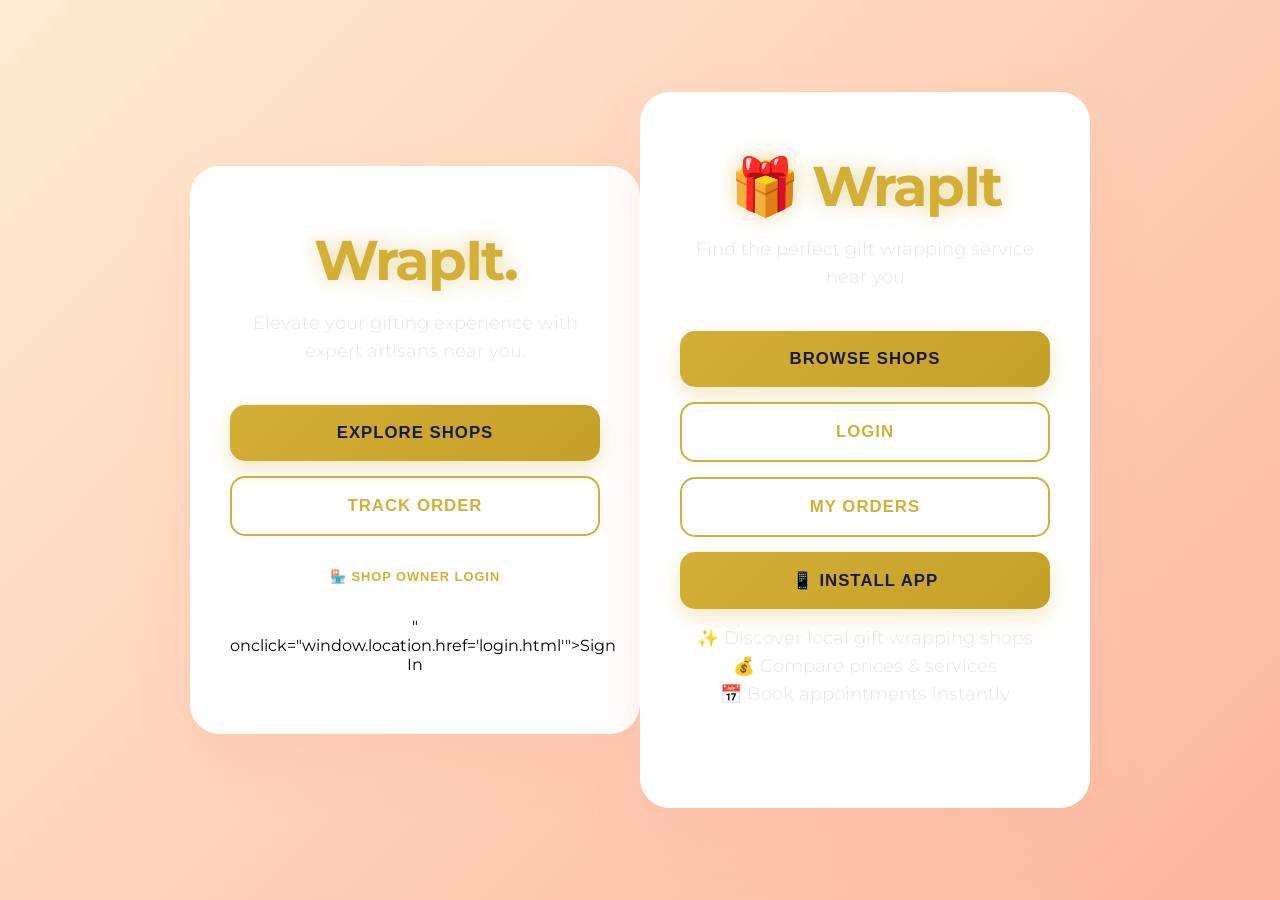
==== index.html @ 1b60c4c3 "Initial website version" ====
<!DOCTYPE html>
<html lang="en">
<head>
    <meta charset="UTF-8">
    <meta name="viewport" content="width=device-width, initial-scale=1.0">
    <meta name="theme-color" content="#6C63FF">
    <title>WrapIt - Gift Wrapping Marketplace</title>
    <link rel="manifest" href="manifest.json">
    <link href="https://fonts.googleapis.com/css2?family=Montserrat:wght@       300;400;600;700&display=swap" rel="stylesheet">

  <style>
    * { margin: 0; padding: 0; box-sizing: border-box; }
    body {
        font-family: 'Montserrat', sans-serif;
        background: linear-gradient(135deg, #ffecd2 0%, #fcb69f 100%);
        height: 100vh;
        display: flex;
        justify-content: center;
        align-items: center;
    }
    .container {
        background: white;
        border-radius: 30px;
        padding: 60px 40px;
        text-align: center;
        box-shadow: 0 25px 50px rgba(252, 182, 159, 0.3);
        max-width: 450px;
        width: 90%;
    }
       h1 {
        font-weight: 700;
        color: #d4af37;
        font-size: 3.5em;
        margin-bottom: 15px;
        letter-spacing: -2px;
        text-shadow: 0 0 20px rgba(212, 175, 55, 0.5);
    }
    p { 
        color: #e5e5e5; 
        margin-bottom: 40px; 
        font-weight: 300; 
        font-size: 1.1em;
        line-height: 1.6; 
    }
    .btn {
        width: 100%;
        padding: 18px;
        background: linear-gradient(135deg, #d4af37 0%, #c5a028 100%);
        color: #1a1a2e;
        border: none;
        border-radius: 15px;
        font-size: 1.05em;
        font-weight: 700;
        cursor: pointer;
        margin-bottom: 15px;
        transition: 0.3s;
        box-shadow: 0 8px 20px rgba(212, 175, 55, 0.3);
        text-transform: uppercase;
        letter-spacing: 1px;
    }
    .btn:hover { 
        transform: translateY(-3px); 
        box-shadow: 0 12px 30px rgba(212, 175, 55, 0.5);
        background: #d4af37;
    }
    .btn-outline {
        background: transparent;
        color: #d4af37;
        border: 2px solid #d4af37;
        box-shadow: none;
    }
    .btn-outline:hover { 
        background: #d4af37; 
        color: #1a1a2e; 
    }
</style>


<body>
    <div class="overlay"></div>
    <div class="container">
        <h1>WrapIt.</h1>
        <p>Elevate your gifting experience with expert artisans near you.</p>
        <button class="btn" onclick="window.location.href='shops.html'">Explore Shops</button>
        <button class="btn btn-outline" onclick="window.location.href='my-orders.html'">Track Order</button>
        <button class="btn btn-outline" style="border:none; font-size:0.8em;
        <button class="btn" style="background: #27ae60; margin-top: 20px;" onclick="window.location.href='shop-		owner-dashboard.html'">🏪 Shop Owner Login</button>
" onclick="window.location.href='login.html'">Sign In</button>
    </div>
</body>
    </style>
</head>
<body>
    <div class="container">
        <h1>🎁 WrapIt</h1>
        <p>Find the perfect gift wrapping service near you</p>
        <button class="btn" onclick="window.location.href='shops.html'">Browse Shops</button>
        <button class="btn btn-outline" onclick="window.location.href='login.html'">Login</button>
        <button class="btn btn-outline" onclick="window.location.href='my-orders.html'">My Orders</button>
        <button class="btn install-btn" id="installBtn">📱 Install App</button>
        <p class="features">✨ Discover local gift wrapping shops<br>💰 Compare prices & services<br>📅 Book appointments instantly</p>
    </div>

    <script>
        let deferredPrompt;
        const installBtn = document.getElementById('installBtn');

        window.addEventListener('beforeinstallprompt', (e) => {
            e.preventDefault();
            deferredPrompt = e;
            installBtn.style.display = 'block';
        });

        installBtn.addEventListener('click', async () => {
            if (deferredPrompt) {
                deferredPrompt.prompt();
                const { outcome } = await deferredPrompt.userChoice;
                console.log(`User response: ${outcome}`);
                deferredPrompt = null;
                installBtn.style.display = 'none';
            }
        });

        if ('serviceWorker' in navigator) {
            navigator.serviceWorker.register('service-worker.js')
                .then(reg => console.log('Service Worker registered'))
                .catch(err => console.log('Service Worker error:', err));
        }
    </script>
</body>
</html>
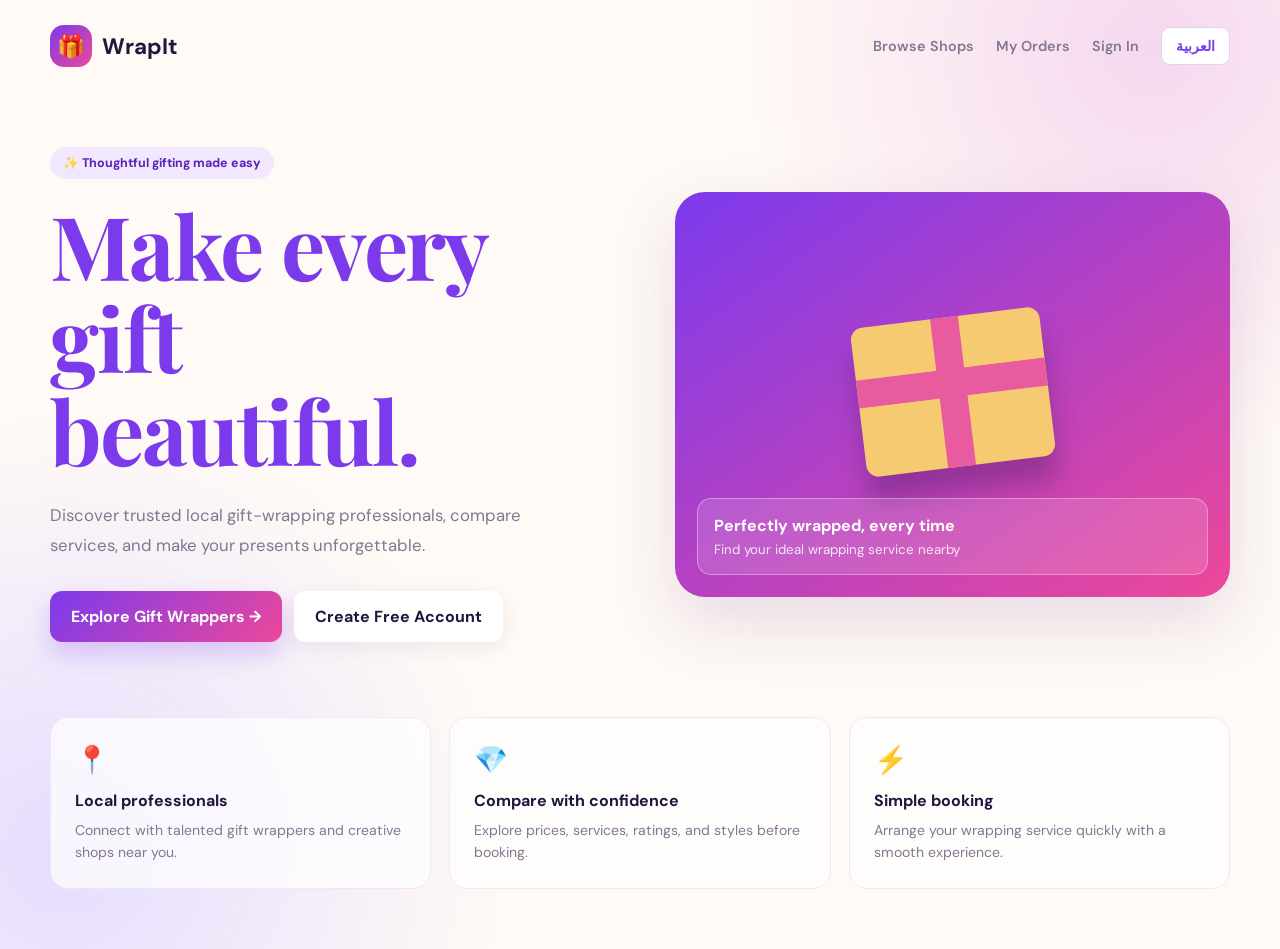
==== commit 27576d6d: "Fix booking flow, dashboard, security and PWA" ====
--- a/index.html
+++ b/index.html
@@ -1,131 +1,284 @@
 <!DOCTYPE html>
-<html lang="en">
+<html lang="en" dir="ltr">
 <head>
     <meta charset="UTF-8">
     <meta name="viewport" content="width=device-width, initial-scale=1.0">
-    <meta name="theme-color" content="#6C63FF">
-    <title>WrapIt - Gift Wrapping Marketplace</title>
+    <meta name="theme-color" content="#7c3aed">
+    <title>WrapIt | Gift Wrapping Marketplace</title>
     <link rel="manifest" href="manifest.json">
-    <link href="https://fonts.googleapis.com/css2?family=Montserrat:wght@       300;400;600;700&display=swap" rel="stylesheet">
-
-  <style>
-    * { margin: 0; padding: 0; box-sizing: border-box; }
-    body {
-        font-family: 'Montserrat', sans-serif;
-        background: linear-gradient(135deg, #ffecd2 0%, #fcb69f 100%);
-        height: 100vh;
-        display: flex;
-        justify-content: center;
-        align-items: center;
-    }
-    .container {
-        background: white;
-        border-radius: 30px;
-        padding: 60px 40px;
-        text-align: center;
-        box-shadow: 0 25px 50px rgba(252, 182, 159, 0.3);
-        max-width: 450px;
-        width: 90%;
-    }
-       h1 {
-        font-weight: 700;
-        color: #d4af37;
-        font-size: 3.5em;
-        margin-bottom: 15px;
-        letter-spacing: -2px;
-        text-shadow: 0 0 20px rgba(212, 175, 55, 0.5);
-    }
-    p { 
-        color: #e5e5e5; 
-        margin-bottom: 40px; 
-        font-weight: 300; 
-        font-size: 1.1em;
-        line-height: 1.6; 
-    }
-    .btn {
-        width: 100%;
-        padding: 18px;
-        background: linear-gradient(135deg, #d4af37 0%, #c5a028 100%);
-        color: #1a1a2e;
-        border: none;
-        border-radius: 15px;
-        font-size: 1.05em;
-        font-weight: 700;
-        cursor: pointer;
-        margin-bottom: 15px;
-        transition: 0.3s;
-        box-shadow: 0 8px 20px rgba(212, 175, 55, 0.3);
-        text-transform: uppercase;
-        letter-spacing: 1px;
-    }
-    .btn:hover { 
-        transform: translateY(-3px); 
-        box-shadow: 0 12px 30px rgba(212, 175, 55, 0.5);
-        background: #d4af37;
-    }
-    .btn-outline {
-        background: transparent;
-        color: #d4af37;
-        border: 2px solid #d4af37;
-        box-shadow: none;
-    }
-    .btn-outline:hover { 
-        background: #d4af37; 
-        color: #1a1a2e; 
-    }
-</style>
-
-
-<body>
-    <div class="overlay"></div>
-    <div class="container">
-        <h1>WrapIt.</h1>
-        <p>Elevate your gifting experience with expert artisans near you.</p>
-        <button class="btn" onclick="window.location.href='shops.html'">Explore Shops</button>
-        <button class="btn btn-outline" onclick="window.location.href='my-orders.html'">Track Order</button>
-        <button class="btn btn-outline" style="border:none; font-size:0.8em;
-        <button class="btn" style="background: #27ae60; margin-top: 20px;" onclick="window.location.href='shop-		owner-dashboard.html'">🏪 Shop Owner Login</button>
-" onclick="window.location.href='login.html'">Sign In</button>
-    </div>
-</body>
+    <link rel="icon" href="icon-192.png">
+    <link rel="apple-touch-icon" href="icon-192.png">
+
+    <link href="https://fonts.googleapis.com/css2?family=DM+Sans:wght@400;500;600;700&family=Noto+Kufi+Arabic:wght@400;600;700&family=Playfair+Display:wght@600;700&display=swap" rel="stylesheet">
+
+    <style>
+        :root {
+            --primary: #7c3aed;
+            --secondary: #ec4899;
+            --dark: #21163e;
+            --text: #514967;
+            --muted: #817891;
+            --cream: #fffaf5;
+            --white: #ffffff;
+        }
+
+        * { margin: 0; padding: 0; box-sizing: border-box; }
+
+        body {
+            min-height: 100vh;
+            color: var(--text);
+            background:
+                radial-gradient(circle at 90% 5%, #f5d8ef, transparent 28%),
+                radial-gradient(circle at 5% 90%, #e6dcff, transparent 30%),
+                var(--cream);
+            font-family: "DM Sans", sans-serif;
+        }
+        body.arabic { font-family: "Noto Kufi Arabic", sans-serif; }
+
+        a { color: inherit; text-decoration: none; }
+        [hidden] { display: none !important; }
+
+        .page { width: min(1180px, calc(100% - 40px)); margin: auto; }
+
+        .navbar { display: flex; justify-content: space-between; align-items: center; padding: 25px 0; gap: 12px; }
+
+        .logo { display: flex; align-items: center; gap: 10px; color: var(--dark); font-size: 1.4rem; font-weight: 700; }
+        .logo-mark {
+            display: grid; width: 42px; height: 42px; place-items: center;
+            border-radius: 14px; color: white;
+            background: linear-gradient(135deg, var(--primary), var(--secondary));
+        }
+
+        .nav-links { display: flex; align-items: center; gap: 22px; color: var(--muted); font-size: 0.9rem; font-weight: 600; }
+        .nav-links a:hover, .nav-links button.link:hover { color: var(--primary); }
+        .nav-links button.link { border: 0; background: none; color: inherit; font: inherit; cursor: pointer; }
+
+        .language-button {
+            padding: 9px 14px; border: 1px solid #dfd2f3; border-radius: 9px;
+            color: var(--primary); background: white; cursor: pointer; font: inherit;
+        }
+
+        .hero {
+            display: grid; grid-template-columns: 1fr 1fr; align-items: center;
+            gap: 70px; min-height: 570px; padding: 55px 0 75px;
+        }
+
+        .eyebrow {
+            display: inline-block; margin-bottom: 20px; padding: 8px 13px; border-radius: 999px;
+            color: #5b21b6; background: #f1e8ff; font-size: 0.78rem; font-weight: 700;
+        }
+
+        h1 {
+            color: var(--dark); font-family: "Playfair Display", serif;
+            font-size: clamp(3.2rem, 7vw, 5.5rem); line-height: 1.05; letter-spacing: -2px;
+        }
+        body.arabic h1 {
+            font-family: "Noto Kufi Arabic", sans-serif;
+            font-size: clamp(2.4rem, 6vw, 4.3rem); line-height: 1.35; letter-spacing: 0;
+        }
+        h1 span { color: var(--primary); }
+
+        .hero-text { max-width: 520px; margin: 24px 0 30px; color: var(--muted); font-size: 1.05rem; line-height: 1.8; }
+
+        .actions { display: flex; flex-wrap: wrap; gap: 12px; }
+
+        .button {
+            display: inline-block; padding: 15px 21px; border: 0; border-radius: 12px;
+            font: inherit; font-weight: 700; cursor: pointer; transition: 0.25s;
+        }
+        .button-primary { color: white; background: linear-gradient(135deg, var(--primary), var(--secondary)); box-shadow: 0 12px 25px #7c3aed3d; }
+        .button-light { color: var(--dark); background: white; box-shadow: 0 5px 20px #3d246115; }
+        .button-primary:hover, .button-light:hover { transform: translateY(-3px); }
+
+        .hero-art {
+            position: relative; min-height: 405px; overflow: hidden; border-radius: 30px;
+            background: linear-gradient(145deg, #7c3aed, #ec4899); box-shadow: 0 25px 65px #6c3f8c2b;
+        }
+        .gift-box {
+            position: absolute; width: 190px; height: 150px; top: 125px; left: 50%;
+            border-radius: 12px; background: #f6ca70; box-shadow: 0 25px 25px #32144b4d;
+            transform: translateX(-50%) rotate(-7deg);
+        }
+        .gift-box::before { position: absolute; width: 100%; height: 28px; top: 52px; background: #e85b9e; content: ""; }
+        .gift-box::after { position: absolute; width: 28px; height: 100%; left: 81px; background: #e85b9e; content: ""; }
+
+        .art-label {
+            position: absolute; right: 22px; bottom: 22px; left: 22px; padding: 16px;
+            border: 1px solid #ffffff55; border-radius: 14px; color: white; background: #ffffff25;
+        }
+        .art-label strong, .art-label small { display: block; }
+        .art-label small { margin-top: 5px; opacity: 0.85; }
+
+        .benefits { display: grid; grid-template-columns: repeat(3, 1fr); gap: 18px; padding-bottom: 60px; }
+        .benefit { padding: 24px; border: 1px solid #eee7f6; border-radius: 18px; background: #ffffffbb; }
+        .benefit-icon { margin-bottom: 13px; font-size: 1.7rem; }
+        .benefit h3 { margin-bottom: 8px; color: var(--dark); font-size: 1rem; }
+        .benefit p { color: var(--muted); font-size: 0.88rem; line-height: 1.6; }
+
+        @media (max-width: 800px) {
+            .hero { grid-template-columns: 1fr; gap: 40px; }
+            .benefits { grid-template-columns: 1fr; }
+        }
+        @media (max-width: 550px) {
+            .page { width: calc(100% - 28px); }
+            .nav-links a:not(.language-button) { display: none; }
+            .hero { padding-top: 30px; }
+            .actions { flex-direction: column; }
+            .button { width: 100%; text-align: center; }
+        }
     </style>
 </head>
+
 <body>
-    <div class="container">
-        <h1>🎁 WrapIt</h1>
-        <p>Find the perfect gift wrapping service near you</p>
-        <button class="btn" onclick="window.location.href='shops.html'">Browse Shops</button>
-        <button class="btn btn-outline" onclick="window.location.href='login.html'">Login</button>
-        <button class="btn btn-outline" onclick="window.location.href='my-orders.html'">My Orders</button>
-        <button class="btn install-btn" id="installBtn">📱 Install App</button>
-        <p class="features">✨ Discover local gift wrapping shops<br>💰 Compare prices & services<br>📅 Book appointments instantly</p>
+    <div class="page">
+        <header class="navbar">
+            <a href="index.html" class="logo">
+                <span class="logo-mark">🎁</span>
+                <span>WrapIt</span>
+            </a>
+
+            <nav class="nav-links">
+                <a href="shops.html" data-en="Browse Shops" data-ar="تصفح المتاجر">Browse Shops</a>
+                <a href="my-orders.html" data-en="My Orders" data-ar="طلباتي">My Orders</a>
+                <a href="shop-owner-dashboard.html" id="dashboardLink" hidden data-en="Shop Dashboard" data-ar="لوحة المتجر">Shop Dashboard</a>
+                <a href="login.html" id="signInLink" data-en="Sign In" data-ar="تسجيل الدخول">Sign In</a>
+                <button type="button" class="link" id="signOutButton" hidden data-en="Sign Out" data-ar="تسجيل الخروج">Sign Out</button>
+
+                <button class="language-button" id="languageButton" type="button">العربية</button>
+            </nav>
+        </header>
+
+        <main>
+            <section class="hero">
+                <div>
+                    <div class="eyebrow" data-en="✨ Thoughtful gifting made easy" data-ar="✨ الهدايا الجميلة أصبحت أسهل">
+                        ✨ Thoughtful gifting made easy
+                    </div>
+
+                    <h1>
+                        <span data-en="Make every gift" data-ar="اجعل كل هدية">Make every gift</span>
+                        <br>
+                        <span data-en="beautiful." data-ar="أكثر جمالاً.">beautiful.</span>
+                    </h1>
+
+                    <p class="hero-text"
+                       data-en="Discover trusted local gift-wrapping professionals, compare services, and make your presents unforgettable."
+                       data-ar="اكتشف محترفي تغليف الهدايا الموثوقين بالقرب منك، وقارن بين الخدمات، واجعل هداياك لا تُنسى.">
+                        Discover trusted local gift-wrapping professionals, compare services, and make your presents unforgettable.
+                    </p>
+
+                    <div class="actions">
+                        <a href="shops.html" class="button button-primary"
+                           data-en="Explore Gift Wrappers →" data-ar="استكشف خدمات التغليف ←">
+                            Explore Gift Wrappers →
+                        </a>
+
+                        <a href="register.html" class="button button-light" id="registerCta"
+                           data-en="Create Free Account" data-ar="إنشاء حساب مجاني">
+                            Create Free Account
+                        </a>
+
+                        <button type="button" class="button button-light" id="installBtn" hidden
+                                data-en="📱 Install App" data-ar="📱 تثبيت التطبيق">
+                            📱 Install App
+                        </button>
+                    </div>
+                </div>
+
+                <div class="hero-art">
+                    <div class="gift-box"></div>
+
+                    <div class="art-label">
+                        <strong data-en="Perfectly wrapped, every time" data-ar="تغليف مثالي في كل مرة">
+                            Perfectly wrapped, every time
+                        </strong>
+                        <small data-en="Find your ideal wrapping service nearby"
+                               data-ar="اعثر على خدمة التغليف المناسبة بالقرب منك">
+                            Find your ideal wrapping service nearby
+                        </small>
+                    </div>
+                </div>
+            </section>
+
+            <section class="benefits">
+                <article class="benefit">
+                    <div class="benefit-icon">📍</div>
+                    <h3 data-en="Local professionals" data-ar="محترفون محليون">Local professionals</h3>
+                    <p data-en="Connect with talented gift wrappers and creative shops near you."
+                       data-ar="تواصل مع خبراء تغليف ومتاجر إبداعية بالقرب منك.">
+                        Connect with talented gift wrappers and creative shops near you.
+                    </p>
+                </article>
+
+                <article class="benefit">
+                    <div class="benefit-icon">💎</div>
+                    <h3 data-en="Compare with confidence" data-ar="قارن بثقة">Compare with confidence</h3>
+                    <p data-en="Explore prices, services, ratings, and styles before booking."
+                       data-ar="اطّلع على الأسعار والخدمات والتقييمات قبل الحجز.">
+                        Explore prices, services, ratings, and styles before booking.
+                    </p>
+                </article>
+
+                <article class="benefit">
+                    <div class="benefit-icon">⚡</div>
+                    <h3 data-en="Simple booking" data-ar="حجز سهل">Simple booking</h3>
+                    <p data-en="Arrange your wrapping service quickly with a smooth experience."
+                       data-ar="احجز خدمة التغليف بسرعة وبكل سهولة.">
+                        Arrange your wrapping service quickly with a smooth experience.
+                    </p>
+                </article>
+            </section>
+        </main>
     </div>
 
+    <script src="config.js"></script>
     <script>
-        let deferredPrompt;
-        const installBtn = document.getElementById('installBtn');
-
-        window.addEventListener('beforeinstallprompt', (e) => {
-            e.preventDefault();
-            deferredPrompt = e;
-            installBtn.style.display = 'block';
+        const languageButton = document.getElementById("languageButton");
+        let currentLanguage = "en";
+        try { currentLanguage = localStorage.getItem("language") || "en"; } catch (e) {}
+
+        function applyLanguage() {
+            document.documentElement.lang = currentLanguage;
+            document.documentElement.dir = currentLanguage === "ar" ? "rtl" : "ltr";
+            document.body.classList.toggle("arabic", currentLanguage === "ar");
+            document.querySelectorAll("[data-en]").forEach(el => { el.textContent = el.dataset[currentLanguage]; });
+            languageButton.textContent = currentLanguage === "en" ? "العربية" : "English";
+        }
+
+        languageButton.addEventListener("click", () => {
+            currentLanguage = currentLanguage === "en" ? "ar" : "en";
+            try { localStorage.setItem("language", currentLanguage); } catch (e) {}
+            applyLanguage();
         });
 
-        installBtn.addEventListener('click', async () => {
-            if (deferredPrompt) {
-                deferredPrompt.prompt();
-                const { outcome } = await deferredPrompt.userChoice;
-                console.log(`User response: ${outcome}`);
-                deferredPrompt = null;
-                installBtn.style.display = 'none';
-            }
+        // Show Sign In or Sign Out (and the dashboard link for shop owners)
+        (function updateNav() {
+            const user = getUser();
+            const loggedIn = !!getToken();
+            document.getElementById("signInLink").hidden = loggedIn;
+            document.getElementById("signOutButton").hidden = !loggedIn;
+            document.getElementById("registerCta").hidden = loggedIn;
+            document.getElementById("dashboardLink").hidden = !(loggedIn && user && (user.role === "shop_owner" || user.role === "admin"));
+        })();
+        document.getElementById("signOutButton").addEventListener("click", logout);
+
+        // "Install app" button (shown only when the browser says the app can be installed)
+        let deferredPrompt = null;
+        const installBtn = document.getElementById("installBtn");
+        window.addEventListener("beforeinstallprompt", event => {
+            event.preventDefault();
+            deferredPrompt = event;
+            installBtn.hidden = false;
         });
-
-        if ('serviceWorker' in navigator) {
-            navigator.serviceWorker.register('service-worker.js')
-                .then(reg => console.log('Service Worker registered'))
-                .catch(err => console.log('Service Worker error:', err));
-        }
+        installBtn.addEventListener("click", async () => {
+            if (!deferredPrompt) return;
+            deferredPrompt.prompt();
+            await deferredPrompt.userChoice;
+            deferredPrompt = null;
+            installBtn.hidden = true;
+        });
+
+        applyLanguage();
     </script>
 </body>
 </html>
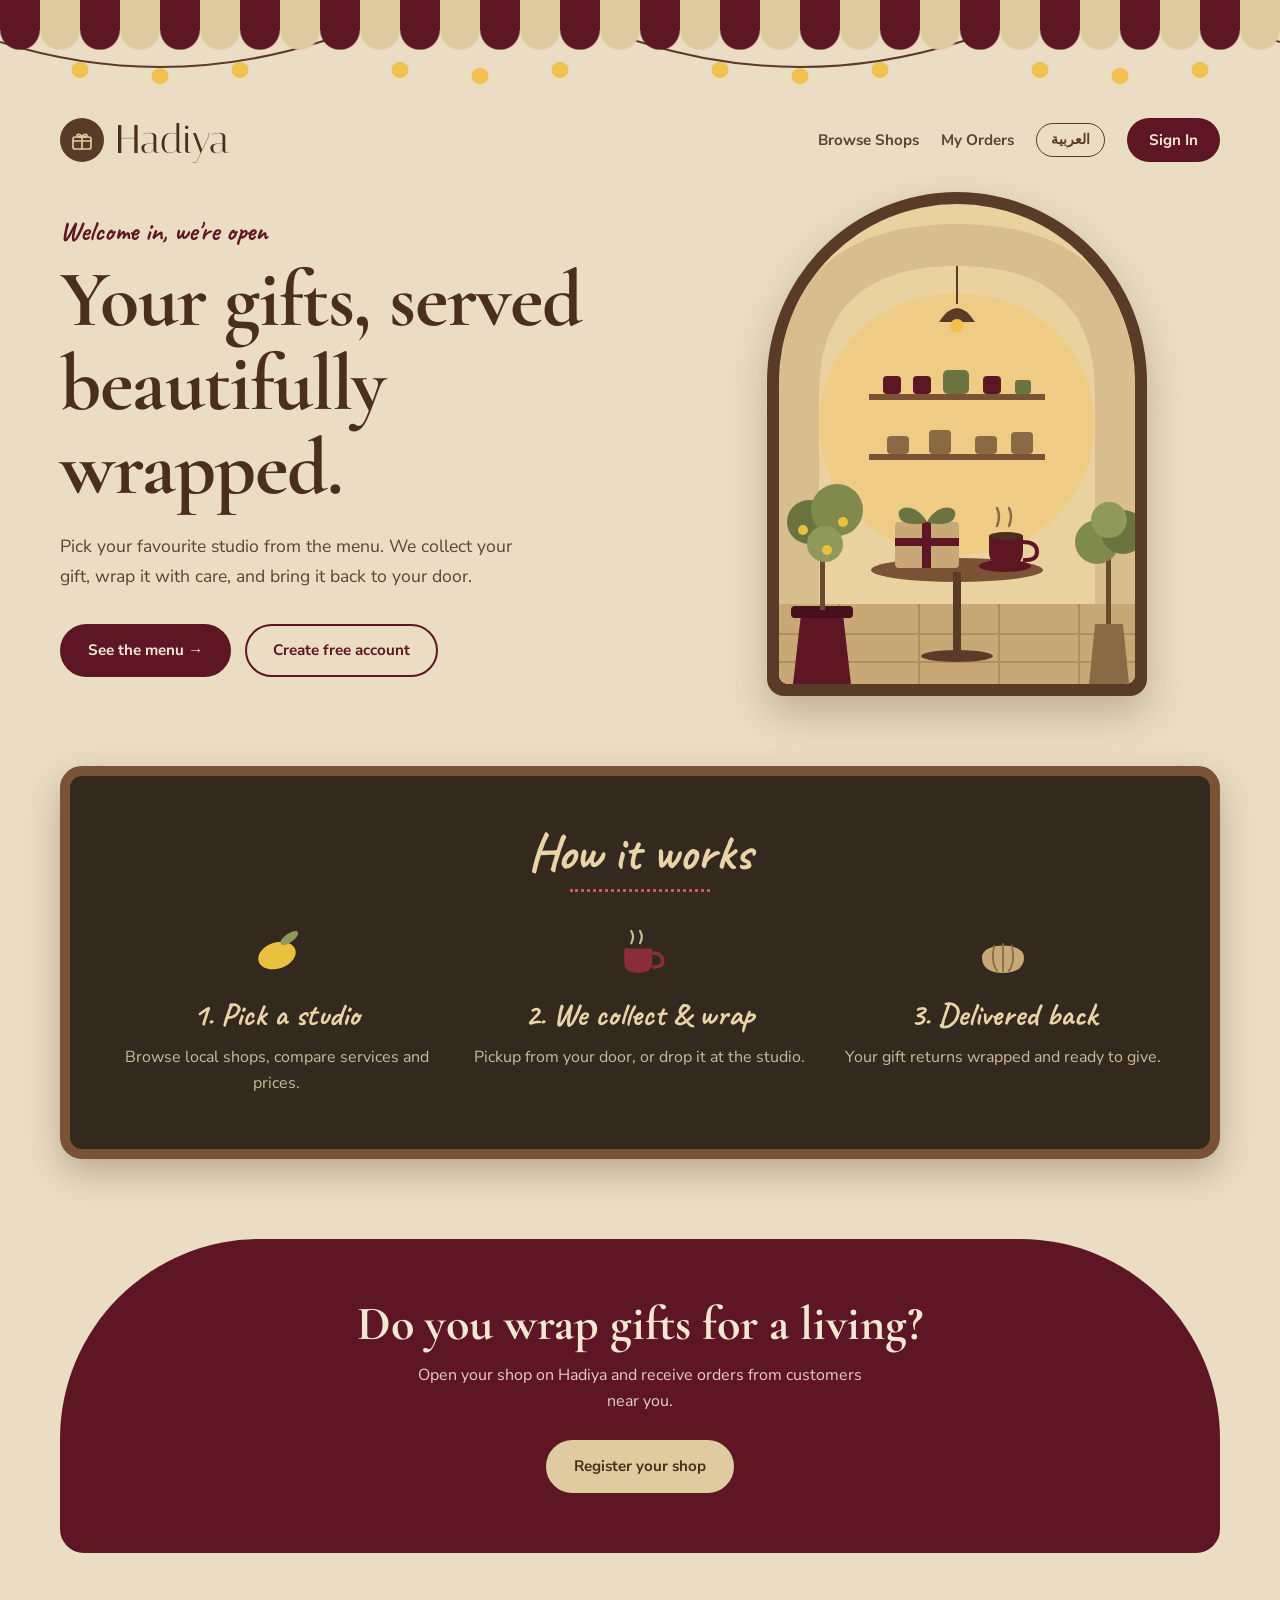
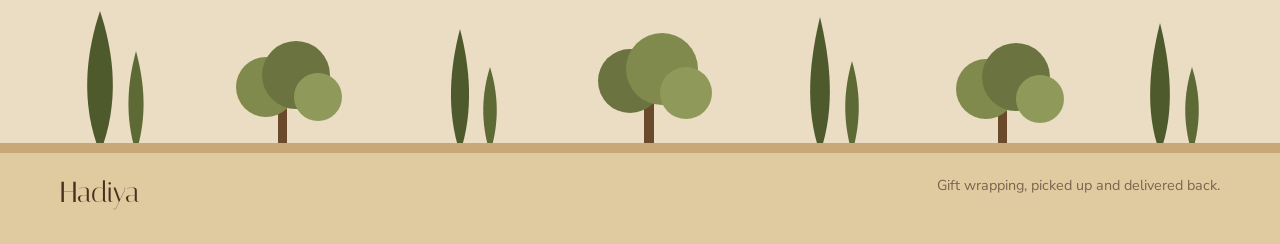
==== commit b4e677fe: "New Hadiya look" ====
--- a/index.html
+++ b/index.html
@@ -3,233 +3,187 @@
 <head>
     <meta charset="UTF-8">
     <meta name="viewport" content="width=device-width, initial-scale=1.0">
-    <meta name="theme-color" content="#7c3aed">
-    <title>WrapIt | Gift Wrapping Marketplace</title>
+    <meta name="theme-color" content="#5E1624">
+    <title>Hadiya | Gift Wrapping Marketplace</title>
     <link rel="manifest" href="manifest.json">
     <link rel="icon" href="icon-192.png">
     <link rel="apple-touch-icon" href="icon-192.png">
-
-    <link href="https://fonts.googleapis.com/css2?family=DM+Sans:wght@400;500;600;700&family=Noto+Kufi+Arabic:wght@400;600;700&family=Playfair+Display:wght@600;700&display=swap" rel="stylesheet">
-
+    <link href="https://fonts.googleapis.com/css2?family=Cormorant+Garamond:wght@600;700&family=Caveat:wght@500;700&family=Nunito+Sans:wght@400;600;700&family=Noto+Kufi+Arabic:wght@400;600;700&family=Italiana&family=Gulzar&display=swap" rel="stylesheet">
+    <link rel="stylesheet" href="theme.css">
     <style>
-        :root {
-            --primary: #7c3aed;
-            --secondary: #ec4899;
-            --dark: #21163e;
-            --text: #514967;
-            --muted: #817891;
-            --cream: #fffaf5;
-            --white: #ffffff;
-        }
-
-        * { margin: 0; padding: 0; box-sizing: border-box; }
-
-        body {
-            min-height: 100vh;
-            color: var(--text);
-            background:
-                radial-gradient(circle at 90% 5%, #f5d8ef, transparent 28%),
-                radial-gradient(circle at 5% 90%, #e6dcff, transparent 30%),
-                var(--cream);
-            font-family: "DM Sans", sans-serif;
-        }
-        body.arabic { font-family: "Noto Kufi Arabic", sans-serif; }
-
-        a { color: inherit; text-decoration: none; }
-        [hidden] { display: none !important; }
-
-        .page { width: min(1180px, calc(100% - 40px)); margin: auto; }
-
-        .navbar { display: flex; justify-content: space-between; align-items: center; padding: 25px 0; gap: 12px; }
-
-        .logo { display: flex; align-items: center; gap: 10px; color: var(--dark); font-size: 1.4rem; font-weight: 700; }
-        .logo-mark {
-            display: grid; width: 42px; height: 42px; place-items: center;
-            border-radius: 14px; color: white;
-            background: linear-gradient(135deg, var(--primary), var(--secondary));
-        }
-
-        .nav-links { display: flex; align-items: center; gap: 22px; color: var(--muted); font-size: 0.9rem; font-weight: 600; }
-        .nav-links a:hover, .nav-links button.link:hover { color: var(--primary); }
-        .nav-links button.link { border: 0; background: none; color: inherit; font: inherit; cursor: pointer; }
-
-        .language-button {
-            padding: 9px 14px; border: 1px solid #dfd2f3; border-radius: 9px;
-            color: var(--primary); background: white; cursor: pointer; font: inherit;
-        }
-
-        .hero {
-            display: grid; grid-template-columns: 1fr 1fr; align-items: center;
-            gap: 70px; min-height: 570px; padding: 55px 0 75px;
-        }
-
-        .eyebrow {
-            display: inline-block; margin-bottom: 20px; padding: 8px 13px; border-radius: 999px;
-            color: #5b21b6; background: #f1e8ff; font-size: 0.78rem; font-weight: 700;
-        }
-
-        h1 {
-            color: var(--dark); font-family: "Playfair Display", serif;
-            font-size: clamp(3.2rem, 7vw, 5.5rem); line-height: 1.05; letter-spacing: -2px;
-        }
-        body.arabic h1 {
-            font-family: "Noto Kufi Arabic", sans-serif;
-            font-size: clamp(2.4rem, 6vw, 4.3rem); line-height: 1.35; letter-spacing: 0;
-        }
-        h1 span { color: var(--primary); }
-
-        .hero-text { max-width: 520px; margin: 24px 0 30px; color: var(--muted); font-size: 1.05rem; line-height: 1.8; }
-
-        .actions { display: flex; flex-wrap: wrap; gap: 12px; }
-
-        .button {
-            display: inline-block; padding: 15px 21px; border: 0; border-radius: 12px;
-            font: inherit; font-weight: 700; cursor: pointer; transition: 0.25s;
-        }
-        .button-primary { color: white; background: linear-gradient(135deg, var(--primary), var(--secondary)); box-shadow: 0 12px 25px #7c3aed3d; }
-        .button-light { color: var(--dark); background: white; box-shadow: 0 5px 20px #3d246115; }
-        .button-primary:hover, .button-light:hover { transform: translateY(-3px); }
-
-        .hero-art {
-            position: relative; min-height: 405px; overflow: hidden; border-radius: 30px;
-            background: linear-gradient(145deg, #7c3aed, #ec4899); box-shadow: 0 25px 65px #6c3f8c2b;
-        }
-        .gift-box {
-            position: absolute; width: 190px; height: 150px; top: 125px; left: 50%;
-            border-radius: 12px; background: #f6ca70; box-shadow: 0 25px 25px #32144b4d;
-            transform: translateX(-50%) rotate(-7deg);
-        }
-        .gift-box::before { position: absolute; width: 100%; height: 28px; top: 52px; background: #e85b9e; content: ""; }
-        .gift-box::after { position: absolute; width: 28px; height: 100%; left: 81px; background: #e85b9e; content: ""; }
-
-        .art-label {
-            position: absolute; right: 22px; bottom: 22px; left: 22px; padding: 16px;
-            border: 1px solid #ffffff55; border-radius: 14px; color: white; background: #ffffff25;
-        }
-        .art-label strong, .art-label small { display: block; }
-        .art-label small { margin-top: 5px; opacity: 0.85; }
-
-        .benefits { display: grid; grid-template-columns: repeat(3, 1fr); gap: 18px; padding-bottom: 60px; }
-        .benefit { padding: 24px; border: 1px solid #eee7f6; border-radius: 18px; background: #ffffffbb; }
-        .benefit-icon { margin-bottom: 13px; font-size: 1.7rem; }
-        .benefit h3 { margin-bottom: 8px; color: var(--dark); font-size: 1rem; }
-        .benefit p { color: var(--muted); font-size: 0.88rem; line-height: 1.6; }
-
-        @media (max-width: 800px) {
-            .hero { grid-template-columns: 1fr; gap: 40px; }
-            .benefits { grid-template-columns: 1fr; }
-        }
+        .lights { display: block; width: 100%; height: 80px; margin-top: 6px; }
+        .hero { display: flex; flex-wrap: wrap; align-items: center; gap: 48px; padding: 10px 0 70px; }
+        .hero-text { flex: 1 1 440px; min-width: 0; }
+        .hero h1 { margin-top: 6px; font-size: clamp(3rem, 7vw, 5rem); letter-spacing: -1px; }
+        body.arabic .hero h1 { font-size: clamp(2.3rem, 6vw, 3.6rem); line-height: 1.4; }
+        .hero p { margin-top: 22px; max-width: 480px; color: var(--ink-2); font-size: 1.1rem; line-height: 1.7; }
+        .actions { margin-top: 32px; display: flex; flex-wrap: wrap; gap: 14px; }
+        .scene { flex: 1 1 380px; min-width: 0; display: flex; justify-content: center; }
+        .scene-frame {
+            width: 380px; max-width: 100%; padding: 12px;
+            border-radius: 200px 200px 18px 18px; background: var(--coffee);
+            box-shadow: 0 18px 40px rgba(60, 35, 15, 0.25);
+        }
+        .scene-frame svg { display: block; width: 100%; height: auto; border-radius: 190px 190px 10px 10px; }
+
+        .chalk {
+            padding: 46px 40px 52px; border-radius: 22px; border: 10px solid #7A5236;
+            background: var(--chalk); box-shadow: 0 14px 34px rgba(60, 35, 15, 0.28);
+        }
+        .chalk > .script { display: block; text-align: center; font-size: 3.2rem; color: #E9D3A8; line-height: 1.2; }
+        body.arabic .chalk > .script { font-size: 2.2rem; }
+        .chalk .rule { width: 140px; margin: 6px auto 0; border-top: 3px dotted #C9566B; }
+        .steps { margin-top: 32px; display: flex; flex-wrap: wrap; gap: 30px; }
+        .step { flex: 1 1 220px; min-width: 0; text-align: center; }
+        .step svg { width: 56px; height: 56px; }
+        .step .script { display: block; margin-top: 4px; color: #E9D3A8; font-size: 2rem; }
+        body.arabic .step .script { font-size: 1.3rem; }
+        .step p { margin-top: 6px; color: #CDBB98; line-height: 1.6; }
+
+        .band {
+            margin-top: 80px; padding: 60px 30px; border-radius: 200px 200px 24px 24px;
+            background: var(--wine); color: var(--on-wine); text-align: center;
+        }
+        .band h2 { color: var(--on-wine); font-size: clamp(2.2rem, 5vw, 3rem); }
+        body.arabic .band h2 { line-height: 1.5; font-size: 2rem; }
+        .band p { margin: 14px auto 0; max-width: 460px; color: #E4CFC4; line-height: 1.6; }
+        .band .btn { margin-top: 26px; background: var(--sand); border-color: var(--sand); color: var(--head); }
+        .band .btn:hover { background: var(--card); border-color: var(--card); }
+
         @media (max-width: 550px) {
-            .page { width: calc(100% - 28px); }
-            .nav-links a:not(.language-button) { display: none; }
-            .hero { padding-top: 30px; }
+            .nav a:not(.cta):not(.keep) { display: none; }
             .actions { flex-direction: column; }
-            .button { width: 100%; text-align: center; }
+            .actions .btn { width: 100%; }
+            .chalk { padding: 34px 20px 40px; }
         }
     </style>
 </head>
 
 <body>
-    <div class="page">
-        <header class="navbar">
-            <a href="index.html" class="logo">
-                <span class="logo-mark">🎁</span>
-                <span>WrapIt</span>
+    <div class="awning"></div>
+    <svg class="lights" viewBox="0 0 1200 80" preserveAspectRatio="none" aria-hidden="true">
+        <path d="M0 6 Q150 56 300 6 T600 6 T900 6 T1200 6" fill="none" stroke="#5A3B27" stroke-width="2"/>
+        <g fill="#F2C04D">
+            <circle cx="75" cy="34" r="8"/><circle cx="150" cy="40" r="8"/><circle cx="225" cy="34" r="8"/>
+            <circle cx="375" cy="34" r="8"/><circle cx="450" cy="40" r="8"/><circle cx="525" cy="34" r="8"/>
+            <circle cx="675" cy="34" r="8"/><circle cx="750" cy="40" r="8"/><circle cx="825" cy="34" r="8"/>
+            <circle cx="975" cy="34" r="8"/><circle cx="1050" cy="40" r="8"/><circle cx="1125" cy="34" r="8"/>
+        </g>
+    </svg>
+
+    <div class="wrap">
+        <header class="topbar" style="padding-top:0">
+            <a href="index.html" class="brand">
+                <span class="brand-mark"><svg viewBox="0 0 24 24" fill="none" stroke-width="1.7" stroke-linecap="round" stroke-linejoin="round" aria-hidden="true"><rect x="3" y="9" width="18" height="12" rx="2"/><path d="M12 9v12M3 13h18"/><path d="M12 9c-1.5-3-5-3.5-5-1.5S10 9 12 9zM12 9c1.5-3 5-3.5 5-1.5S14 9 12 9z"/></svg></span>
+                <span class="brand-name" data-en="Hadiya" data-ar="هدية">Hadiya</span>
             </a>
 
-            <nav class="nav-links">
+            <nav class="nav">
                 <a href="shops.html" data-en="Browse Shops" data-ar="تصفح المتاجر">Browse Shops</a>
                 <a href="my-orders.html" data-en="My Orders" data-ar="طلباتي">My Orders</a>
                 <a href="shop-owner-dashboard.html" id="dashboardLink" hidden data-en="Shop Dashboard" data-ar="لوحة المتجر">Shop Dashboard</a>
-                <a href="login.html" id="signInLink" data-en="Sign In" data-ar="تسجيل الدخول">Sign In</a>
-                <button type="button" class="link" id="signOutButton" hidden data-en="Sign Out" data-ar="تسجيل الخروج">Sign Out</button>
-
-                <button class="language-button" id="languageButton" type="button">العربية</button>
+                <button class="lang-btn keep" id="languageButton" type="button">العربية</button>
+                <a href="login.html" id="signInLink" class="cta keep" data-en="Sign In" data-ar="تسجيل الدخول">Sign In</a>
+                <button type="button" class="link keep" id="signOutButton" hidden data-en="Sign Out" data-ar="تسجيل الخروج">Sign Out</button>
             </nav>
         </header>
 
         <main>
             <section class="hero">
-                <div>
-                    <div class="eyebrow" data-en="✨ Thoughtful gifting made easy" data-ar="✨ الهدايا الجميلة أصبحت أسهل">
-                        ✨ Thoughtful gifting made easy
-                    </div>
-
-                    <h1>
-                        <span data-en="Make every gift" data-ar="اجعل كل هدية">Make every gift</span>
-                        <br>
-                        <span data-en="beautiful." data-ar="أكثر جمالاً.">beautiful.</span>
-                    </h1>
-
-                    <p class="hero-text"
-                       data-en="Discover trusted local gift-wrapping professionals, compare services, and make your presents unforgettable."
-                       data-ar="اكتشف محترفي تغليف الهدايا الموثوقين بالقرب منك، وقارن بين الخدمات، واجعل هداياك لا تُنسى.">
-                        Discover trusted local gift-wrapping professionals, compare services, and make your presents unforgettable.
+                <div class="hero-text">
+                    <div class="script" data-en="Welcome in, we're open" data-ar="أهلاً بك، نحن في الخدمة">Welcome in, we're open</div>
+                    <h1 data-en="Your gifts, served beautifully wrapped." data-ar="هداياك، تُقدَّم مغلّفة بجمال.">Your gifts, served beautifully wrapped.</h1>
+                    <p data-en="Pick your favourite studio from the menu. We collect your gift, wrap it with care, and bring it back to your door."
+                       data-ar="اختر متجر التغليف المفضل لديك. نستلم هديتك، ونغلّفها بعناية، ونعيدها إلى باب منزلك.">
+                        Pick your favourite studio from the menu. We collect your gift, wrap it with care, and bring it back to your door.
                     </p>
-
                     <div class="actions">
-                        <a href="shops.html" class="button button-primary"
-                           data-en="Explore Gift Wrappers →" data-ar="استكشف خدمات التغليف ←">
-                            Explore Gift Wrappers →
-                        </a>
-
-                        <a href="register.html" class="button button-light" id="registerCta"
-                           data-en="Create Free Account" data-ar="إنشاء حساب مجاني">
-                            Create Free Account
-                        </a>
-
-                        <button type="button" class="button button-light" id="installBtn" hidden
-                                data-en="📱 Install App" data-ar="📱 تثبيت التطبيق">
-                            📱 Install App
-                        </button>
+                        <a href="shops.html" class="btn" data-en="See the menu →" data-ar="تصفح المتاجر ←">See the menu →</a>
+                        <a href="register.html" class="btn btn-outline" id="registerCta" data-en="Create free account" data-ar="إنشاء حساب مجاني">Create free account</a>
+                        <button type="button" class="btn btn-outline" id="installBtn" hidden data-en="Install app" data-ar="تثبيت التطبيق">Install app</button>
                     </div>
                 </div>
 
-                <div class="hero-art">
-                    <div class="gift-box"></div>
-
-                    <div class="art-label">
-                        <strong data-en="Perfectly wrapped, every time" data-ar="تغليف مثالي في كل مرة">
-                            Perfectly wrapped, every time
-                        </strong>
-                        <small data-en="Find your ideal wrapping service nearby"
-                               data-ar="اعثر على خدمة التغليف المناسبة بالقرب منك">
-                            Find your ideal wrapping service nearby
-                        </small>
+                <div class="scene">
+                    <div class="scene-frame">
+<svg viewBox="0 0 356 480" width="100%" aria-hidden="true" style="display:block;border-radius:190px 190px 10px 10px;overflow:hidden">
+          <rect width="356" height="480" fill="#EAD2A0"/>
+          <!-- inside glow -->
+          <rect x="40" y="90" width="276" height="260" rx="130" fill="#F2C972" opacity=".55"/>
+          <!-- shelves with cups -->
+          <rect x="90" y="190" width="176" height="6" fill="#7A5236"/><rect x="90" y="250" width="176" height="6" fill="#7A5236"/>
+          <g fill="#5E1624"><rect x="104" y="172" width="18" height="18" rx="4"/><rect x="134" y="172" width="18" height="18" rx="4"/><rect x="204" y="172" width="18" height="18" rx="4"/></g>
+          <g fill="#6B7440"><rect x="164" y="166" width="26" height="24" rx="5"/><rect x="236" y="176" width="16" height="14" rx="3"/></g>
+          <g fill="#8A6A44"><rect x="108" y="232" width="22" height="18" rx="4"/><rect x="150" y="226" width="22" height="24" rx="4"/><rect x="196" y="232" width="22" height="18" rx="4"/><rect x="232" y="228" width="22" height="22" rx="4"/></g>
+          <!-- hanging lamp -->
+          <line x1="178" y1="40" x2="178" y2="100" stroke="#5A3B27" stroke-width="2"/><path d="M160 118 Q178 90 196 118Z" fill="#5A3B27"/><circle cx="178" cy="122" r="7" fill="#F2C04D"/>
+          <!-- wall and door frame -->
+          <path d="M0 480 V190 Q0 20 178 20 Q356 20 356 190 V480 H316 V190 Q316 62 178 62 Q40 62 40 190 V480Z" fill="#D8BE8E"/>
+          <!-- floor -->
+          <rect y="400" width="356" height="80" fill="#C9A878"/>
+          <g stroke="#B08E5E" stroke-width="2"><path d="M0 430 H356 M0 458 H356 M60 400 V480 M140 400 V480 M220 400 V480 M300 400 V480"/></g>
+          <!-- lemon tree in pot (left) -->
+          <path d="M14 480 L22 410 H64 L72 480Z" fill="#5E1624"/><rect x="12" y="402" width="62" height="12" rx="4" fill="#47101B"/>
+          <rect x="41" y="330" width="5" height="76" fill="#6B4A2C"/>
+          <circle cx="30" cy="318" r="22" fill="#6B7440"/><circle cx="58" cy="306" r="26" fill="#7F8A4C"/><circle cx="46" cy="340" r="18" fill="#8F9A5A"/>
+          <circle cx="24" cy="326" r="5" fill="#E8C13F"/><circle cx="64" cy="318" r="5" fill="#E8C13F"/><circle cx="48" cy="346" r="5" fill="#E8C13F"/>
+          <!-- olive tree (right) -->
+          <path d="M310 480 L316 420 H344 L350 480Z" fill="#8A6A44"/>
+          <rect x="327" y="350" width="5" height="70" fill="#6B4A2C"/>
+          <circle cx="318" cy="338" r="22" fill="#7F8A4C"/><circle cx="344" cy="328" r="22" fill="#6B7440"/><circle cx="330" cy="316" r="18" fill="#8F9A5A"/>
+          <!-- cafe table -->
+          <ellipse cx="178" cy="366" rx="86" ry="12" fill="#7A5236"/>
+          <rect x="174" y="368" width="8" height="82" fill="#5A3B27"/><ellipse cx="178" cy="452" rx="36" ry="6" fill="#5A3B27"/>
+          <!-- gift on table -->
+          <rect x="116" y="318" width="64" height="46" rx="4" fill="#C9A878"/><rect x="143" y="318" width="9" height="46" fill="#5E1624"/><rect x="116" y="334" width="64" height="8" fill="#5E1624"/>
+          <path d="M148 318 C136 296 112 302 122 316 C128 322 144 320 148 318Z M148 318 C160 296 184 302 174 316 C168 322 152 320 148 318Z" fill="#6B7440"/>
+          <!-- coffee cup + saucer -->
+          <ellipse cx="226" cy="362" rx="26" ry="6" fill="#5E1624"/>
+          <path d="M210 332 H244 V348 Q244 362 227 362 Q210 362 210 348Z" fill="#5E1624"/><path d="M244 338 Q258 338 258 348 Q258 357 244 356" fill="none" stroke="#5E1624" stroke-width="4"/>
+          <ellipse cx="227" cy="332" rx="17" ry="4" fill="#4A2F1E"/>
+          <path d="M218 322 q4 -10 0 -18 M230 322 q4 -10 0 -18" stroke="#8A6A44" stroke-width="2.5" fill="none" stroke-linecap="round"/>
+        </svg>
                     </div>
                 </div>
             </section>
 
-            <section class="benefits">
-                <article class="benefit">
-                    <div class="benefit-icon">📍</div>
-                    <h3 data-en="Local professionals" data-ar="محترفون محليون">Local professionals</h3>
-                    <p data-en="Connect with talented gift wrappers and creative shops near you."
-                       data-ar="تواصل مع خبراء تغليف ومتاجر إبداعية بالقرب منك.">
-                        Connect with talented gift wrappers and creative shops near you.
-                    </p>
-                </article>
-
-                <article class="benefit">
-                    <div class="benefit-icon">💎</div>
-                    <h3 data-en="Compare with confidence" data-ar="قارن بثقة">Compare with confidence</h3>
-                    <p data-en="Explore prices, services, ratings, and styles before booking."
-                       data-ar="اطّلع على الأسعار والخدمات والتقييمات قبل الحجز.">
-                        Explore prices, services, ratings, and styles before booking.
-                    </p>
-                </article>
-
-                <article class="benefit">
-                    <div class="benefit-icon">⚡</div>
-                    <h3 data-en="Simple booking" data-ar="حجز سهل">Simple booking</h3>
-                    <p data-en="Arrange your wrapping service quickly with a smooth experience."
-                       data-ar="احجز خدمة التغليف بسرعة وبكل سهولة.">
-                        Arrange your wrapping service quickly with a smooth experience.
-                    </p>
-                </article>
+            <section class="chalk">
+                <span class="script" data-en="How it works" data-ar="كيف يعمل">How it works</span>
+                <div class="rule"></div>
+                <div class="steps">
+                    <div class="step">
+                        <svg viewBox="0 0 64 64" aria-hidden="true"><ellipse cx="32" cy="36" rx="22" ry="15" fill="#E8C13F" transform="rotate(-18 32 36)"/><ellipse cx="46" cy="16" rx="12" ry="5" fill="#8F9A5A" transform="rotate(-35 46 16)"/></svg>
+                        <span class="script" data-en="1. Pick a studio" data-ar="١. اختر متجراً">1. Pick a studio</span>
+                        <p data-en="Browse local shops, compare services and prices." data-ar="تصفح المتاجر القريبة وقارن الخدمات والأسعار.">Browse local shops, compare services and prices.</p>
+                    </div>
+                    <div class="step">
+                        <svg viewBox="0 0 64 64" aria-hidden="true"><path d="M14 28 H46 V44 Q46 56 30 56 Q14 56 14 44Z" fill="#8C2B3D"/><path d="M46 33 Q58 33 58 42 Q58 50 46 49" fill="none" stroke="#8C2B3D" stroke-width="4"/><path d="M22 22 q4 -8 0 -14 M32 22 q4 -8 0 -14" stroke="#CDBB98" stroke-width="2.5" fill="none" stroke-linecap="round"/></svg>
+                        <span class="script" data-en="2. We collect &amp; wrap" data-ar="٢. نستلم ونغلّف">2. We collect &amp; wrap</span>
+                        <p data-en="Pickup from your door, or drop it at the studio." data-ar="نستلم من بابك، أو تسلّمها بنفسك للمتجر.">Pickup from your door, or drop it at the studio.</p>
+                    </div>
+                    <div class="step">
+                        <svg viewBox="0 0 64 64" aria-hidden="true"><path d="M8 38 C8 20 56 20 56 38 C56 52 44 56 32 56 C20 56 8 52 8 38Z" fill="#C9A878"/><path d="M32 22 V55 M22 24 C19 36 20 48 26 54 M42 24 C45 36 44 48 38 54" stroke="#8A6A44" stroke-width="2" fill="none"/></svg>
+                        <span class="script" data-en="3. Delivered back" data-ar="٣. تعود إليك">3. Delivered back</span>
+                        <p data-en="Your gift returns wrapped and ready to give." data-ar="تعود هديتك مغلّفة وجاهزة للإهداء.">Your gift returns wrapped and ready to give.</p>
+                    </div>
+                </div>
+            </section>
+
+            <section class="band">
+                <h2 data-en="Do you wrap gifts for a living?" data-ar="هل تغلّف الهدايا باحتراف؟">Do you wrap gifts for a living?</h2>
+                <p data-en="Open your shop on Hadiya and receive orders from customers near you." data-ar="افتح متجرك في هدية واستقبل طلبات العملاء القريبين منك.">Open your shop on Hadiya and receive orders from customers near you.</p>
+                <a href="register.html" class="btn" data-en="Register your shop" data-ar="سجّل متجرك">Register your shop</a>
             </section>
         </main>
     </div>
+
+    <div class="trees" aria-hidden="true"></div>
+    <footer class="site-footer">
+        <div class="wrap">
+            <span class="brand-name" data-en="Hadiya" data-ar="هدية">Hadiya</span>
+            <span data-en="Gift wrapping, picked up and delivered back." data-ar="تغليف الهدايا، نستلمها ونعيدها إليك.">Gift wrapping, picked up and delivered back.</span>
+        </div>
+    </footer>
 
     <script src="config.js"></script>
     <script>
@@ -243,6 +197,7 @@
             document.body.classList.toggle("arabic", currentLanguage === "ar");
             document.querySelectorAll("[data-en]").forEach(el => { el.textContent = el.dataset[currentLanguage]; });
             languageButton.textContent = currentLanguage === "en" ? "العربية" : "English";
+            document.title = currentLanguage === "ar" ? "هدية | سوق تغليف الهدايا" : "Hadiya | Gift Wrapping Marketplace";
         }
 
         languageButton.addEventListener("click", () => {
--- a/theme.css
+++ b/theme.css
@@ -0,0 +1,190 @@
+/* Hadiya - shared look: Mediterranean cafe, burgundy on beige.
+   Every page loads this file. Change colours in ONE place: the :root block below. */
+
+:root {
+  --bg: #EBDDC3;
+  --bg-2: #E3D2B0;
+  --card: #F2E7D0;
+  --field: #F6EEDC;
+  --line: #D4C09A;
+
+  --ink: #3A2A1E;
+  --ink-2: #5A4533;
+  --muted: #7A6550;
+  --head: #4A2F1E;
+
+  --wine: #5E1624;
+  --wine-d: #47101B;
+  --wine-soft: #E4CFC4;
+  --on-wine: #F2E7D0;
+
+  --coffee: #5A3B27;
+  --sand: #E0CBA0;
+  --olive: #6B7440;
+  --lemon: #E3B93C;
+  --sea: #1F4E6B;
+  --chalk: #33291F;
+
+  --shadow: 0 10px 26px rgba(70, 40, 20, 0.12);
+  --serif: "Cormorant Garamond", Georgia, serif;
+  --sans: "Nunito Sans", "Segoe UI", sans-serif;
+  --script: "Caveat", cursive;
+  --arabic: "Noto Kufi Arabic", "Segoe UI", sans-serif;
+}
+
+* { margin: 0; padding: 0; box-sizing: border-box; }
+[hidden] { display: none !important; }
+html { -webkit-text-size-adjust: 100%; }
+
+body {
+  min-height: 100vh;
+  color: var(--ink);
+  background: var(--bg);
+  font-family: var(--sans);
+  line-height: 1.5;
+}
+body.arabic, body.arabic button, body.arabic input, body.arabic select, body.arabic textarea { font-family: var(--arabic); }
+body.arabic h1, body.arabic h2, body.arabic h3, body.arabic .script { font-family: var(--arabic); letter-spacing: 0; }
+
+a { color: inherit; text-decoration: none; }
+h1, h2, h3 { font-family: var(--serif); color: var(--head); font-weight: 700; line-height: 1.05; }
+
+.wrap { width: min(1160px, calc(100% - 40px)); margin: 0 auto; }
+.wrap-narrow { width: min(900px, calc(100% - 40px)); margin: 0 auto; }
+.script { font-family: var(--script); font-weight: 700; color: var(--wine); font-size: 1.7rem; }
+
+/* ---------- striped awning (top of every page) ---------- */
+.awning {
+  position: relative;
+  height: 30px;
+  background: repeating-linear-gradient(90deg, var(--wine) 0 40px, var(--sand) 40px 80px);
+}
+.awning::after {
+  content: "";
+  position: absolute; left: 0; right: 0; top: 100%;
+  height: 20px;
+  background: repeating-linear-gradient(90deg, var(--wine) 0 40px, var(--sand) 40px 80px);
+  -webkit-mask: radial-gradient(circle at 20px 0, #000 19px, transparent 20.5px) 0 0 / 40px 100% repeat-x;
+          mask: radial-gradient(circle at 20px 0, #000 19px, transparent 20.5px) 0 0 / 40px 100% repeat-x;
+}
+
+/* ---------- top bar ---------- */
+.topbar {
+  display: flex; align-items: center; justify-content: space-between;
+  gap: 16px; flex-wrap: wrap;
+  padding: 34px 0 18px;
+}
+.brand { display: inline-flex; align-items: center; gap: 12px; }
+.brand-mark {
+  display: grid; place-items: center;
+  width: 44px; height: 44px; border-radius: 50%;
+  background: var(--coffee);
+}
+.brand-mark svg { width: 24px; height: 24px; stroke: var(--sand); }
+/* The name: Italiana (English) and Gulzar (Arabic). Change these two lines to change the name's fonts. */
+.brand-name { font-family: "Italiana", var(--serif); font-size: 2.5rem; font-weight: 400; line-height: 1.2; color: var(--head); }
+body.arabic .brand-name { font-family: "Gulzar", var(--arabic); font-size: 3.1rem; font-weight: 400; line-height: 1.55; letter-spacing: 0; }
+
+.nav { display: flex; align-items: center; gap: 22px; flex-wrap: wrap; font-size: 0.95rem; font-weight: 700; color: var(--ink-2); }
+.nav a:hover, .nav button.link:hover { color: var(--wine); }
+.nav button.link { border: 0; background: none; color: inherit; font: inherit; font-weight: 700; cursor: pointer; }
+.nav .active { color: var(--wine); border-bottom: 2px solid var(--wine); padding-bottom: 3px; }
+.nav .cta { padding: 11px 22px; border-radius: 999px; background: var(--wine); color: var(--on-wine); }
+.nav .cta:hover { background: var(--wine-d); color: var(--on-wine); }
+.lang-btn {
+  padding: 6px 14px; border: 1.5px solid var(--coffee); border-radius: 999px;
+  background: transparent; color: var(--coffee); font: inherit; font-size: 0.85rem; font-weight: 700; cursor: pointer;
+}
+.lang-btn:hover { background: var(--coffee); color: var(--on-wine); }
+
+/* ---------- buttons ---------- */
+.btn {
+  display: inline-block; padding: 13px 26px;
+  border: 2px solid var(--wine); border-radius: 999px;
+  background: var(--wine); color: var(--on-wine);
+  font: inherit; font-weight: 700; font-size: 0.95rem; text-align: center;
+  cursor: pointer; transition: transform 0.2s, background 0.2s;
+}
+.btn:hover { background: var(--wine-d); border-color: var(--wine-d); transform: translateY(-2px); }
+.btn:disabled { opacity: 0.55; cursor: not-allowed; transform: none; }
+.btn-outline, .btn.light { background: transparent; color: var(--wine); }
+.btn-outline:hover, .btn.light:hover { background: var(--wine); color: var(--on-wine); }
+.btn-sm { padding: 9px 18px; font-size: 0.85rem; }
+.btn-block { display: block; width: 100%; }
+
+/* ---------- cards, headings ---------- */
+.card {
+  background: var(--card); border: 1px solid var(--line);
+  border-radius: 22px; padding: 22px; margin-bottom: 20px;
+  box-shadow: var(--shadow);
+}
+.card h2 { font-size: 1.7rem; margin-bottom: 12px; color: var(--wine); }
+.page-head { padding: 22px 0 8px; }
+.page-head h1 { font-size: clamp(2.6rem, 6vw, 3.8rem); letter-spacing: -0.5px; }
+.page-head p { margin-top: 10px; color: var(--ink-2); font-size: 1.05rem; }
+
+/* ---------- forms ---------- */
+label { display: block; margin: 0 0 6px; color: var(--head); font-size: 0.85rem; font-weight: 700; }
+input, select, textarea {
+  width: 100%; padding: 13px 15px;
+  border: 1.5px solid var(--line); border-radius: 12px;
+  background: var(--field); color: var(--ink);
+  font: inherit; outline: none;
+}
+input::placeholder, textarea::placeholder { color: #9A8868; }
+input:focus, select:focus, textarea:focus { border-color: var(--wine); box-shadow: 0 0 0 4px rgba(94, 22, 36, 0.12); }
+textarea { min-height: 80px; resize: vertical; }
+
+/* ---------- notices ---------- */
+.notice, .banner, .message { padding: 13px 16px; border-radius: 14px; margin-bottom: 16px; font-weight: 700; font-size: 0.92rem; background: var(--sand); color: var(--head); }
+.notice.warn { background: #EBD28A; color: #5C4204; }
+.notice.error, .message.error, .error-text { background: #E6C3C3; color: var(--wine); }
+.notice.ok, .banner, .message.success { background: #CFD8B2; color: #2F4A1A; }
+.message.info { background: #D3DDDD; color: var(--sea); }
+
+/* ---------- status badges (both naming styles used by the pages) ---------- */
+.status, .order-status {
+  display: inline-block; padding: 5px 12px; border-radius: 999px;
+  background: var(--sand); color: var(--head);
+  font-size: 0.72rem; font-weight: 800; letter-spacing: 0.5px; text-transform: uppercase; white-space: nowrap;
+}
+.status-pending, .st-pending { background: #EBD28A; color: #5C4204; }
+.status-accepted, .status-in_progress, .st-accepted, .st-in_progress { background: #CFDCDD; color: var(--sea); }
+.status-ready, .status-out_for_delivery, .st-ready, .st-out_for_delivery { background: #D9DDB8; color: #3F4824; }
+.status-completed, .st-completed { background: #C4D3A8; color: #2F4A1A; }
+.status-cancelled, .status-rejected, .st-cancelled, .st-rejected { background: #E6C3C3; color: var(--wine); }
+
+/* ---------- order cards ---------- */
+.order-card {
+  background: var(--card); border: 1px solid var(--line); border-left: 6px solid var(--wine);
+  border-radius: 18px; padding: 18px; margin-bottom: 16px; box-shadow: var(--shadow);
+}
+.act { border: 0; border-radius: 999px; padding: 9px 18px; cursor: pointer; font: inherit; font-weight: 700; font-size: 0.85rem; background: var(--olive); color: var(--on-wine); }
+.act:hover { filter: brightness(0.92); }
+.act.neg { background: transparent; color: var(--wine); border: 1.5px solid var(--wine); }
+.act:disabled { opacity: 0.5; cursor: not-allowed; }
+
+/* ---------- menu rows (services) ---------- */
+.menu-row { display: flex; align-items: baseline; gap: 12px; padding: 18px 4px; border-bottom: 1px solid var(--line); }
+.menu-row:last-child { border-bottom: 0; }
+.menu-row .m-name { font-family: var(--serif); font-size: 1.6rem; font-weight: 700; color: var(--head); }
+.menu-row .m-desc { margin-top: 2px; font-size: 0.88rem; color: var(--muted); font-style: italic; }
+.menu-row .m-dots { flex: 1; min-width: 24px; border-bottom: 3px dotted #B09A72; transform: translateY(-6px); }
+.menu-row .m-price { font-family: var(--script); font-size: 1.9rem; font-weight: 700; color: var(--wine); white-space: nowrap; }
+
+/* ---------- tree line + footer ---------- */
+.trees { height: 150px; margin-top: 50px; background: url("trees.svg") repeat-x center bottom / auto 150px; }
+.site-footer { background: var(--sand); }
+.site-footer .wrap { display: flex; flex-wrap: wrap; justify-content: space-between; gap: 12px; padding: 22px 0 34px; color: var(--muted); font-size: 0.9rem; }
+.site-footer .brand-name { font-size: 1.8rem; }
+body.arabic .site-footer .brand-name { font-size: 2.2rem; line-height: 1.5; }
+
+.loading { text-align: center; padding: 40px; color: var(--muted); font-weight: 700; }
+
+@media (max-width: 640px) {
+  .wrap, .wrap-narrow { width: calc(100% - 28px); }
+  .topbar { padding-top: 26px; }
+  .nav { gap: 14px; font-size: 0.88rem; }
+  .brand-name { font-size: 2.1rem; }
+  body.arabic .brand-name { font-size: 2.6rem; }
+}
